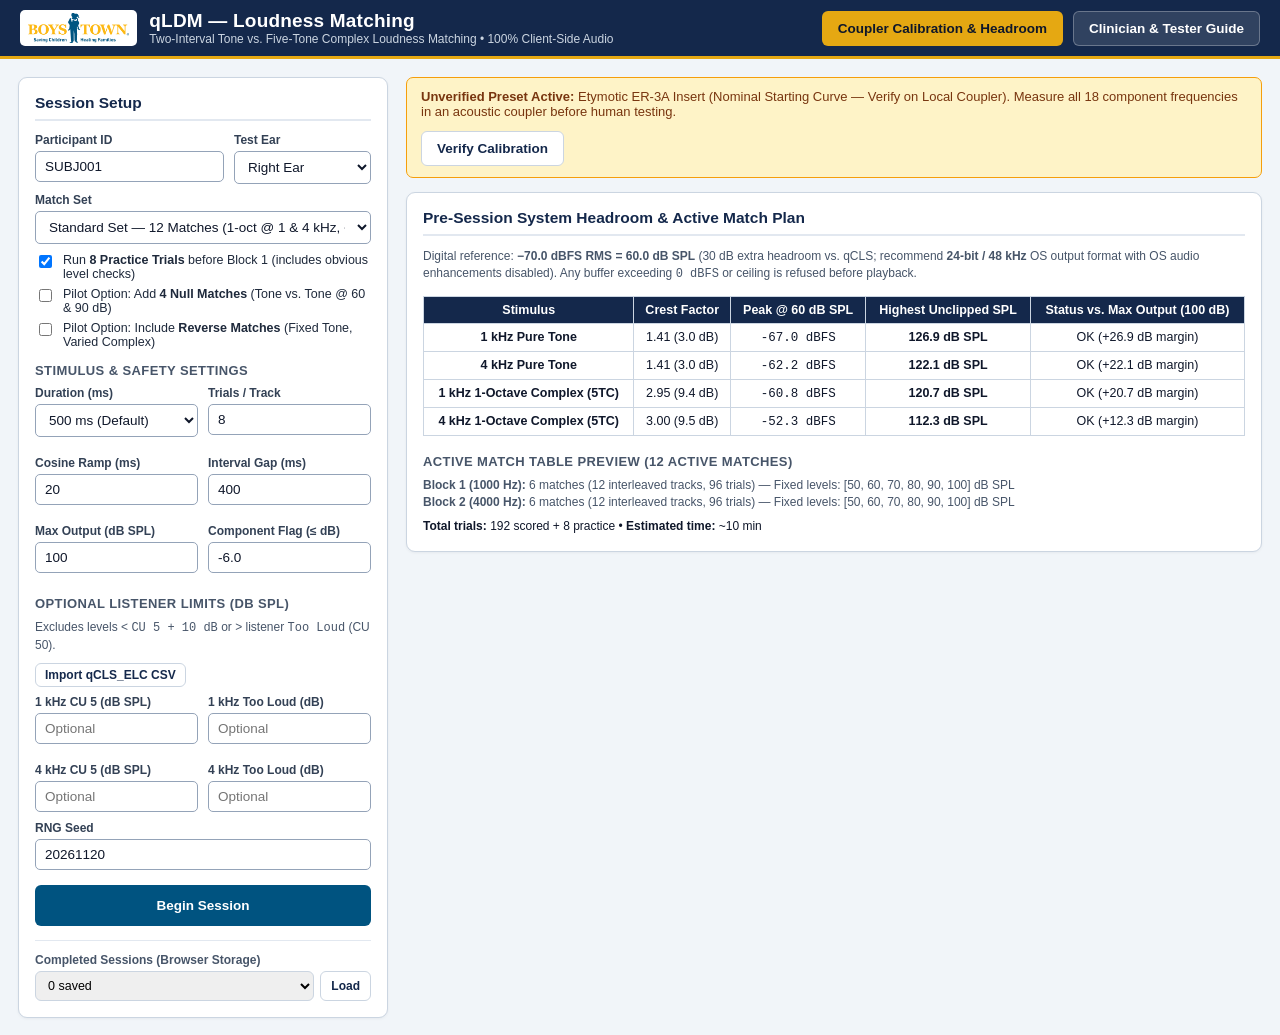
==== index.html @ 355ff72a "Initial release of qLDM two-interval loudness-matching web app" ====
<!DOCTYPE html>
<html lang="en">
<head>
  <meta charset="UTF-8">
  <meta name="viewport" content="width=device-width, initial-scale=1.0">
  <title>qLDM — Two-Interval Loudness Matching</title>
  <link rel="stylesheet" href="style.css">
</head>
<body>
  <header class="topbar">
    <div class="topbar-brand">
      <img src="assets/boys-town-logo.png" alt="Boys Town Logo">
      <div>
        <h1 class="topbar-title">qLDM — Loudness Matching</h1>
        <div class="topbar-sub">Two-Interval Tone vs. Five-Tone Complex Loudness Matching &bull; 100% Client-Side Audio</div>
      </div>
    </div>
    <div class="topbar-actions">
      <button type="button" id="open-cal-btn" class="btn btn-gold">Coupler Calibration &amp; Headroom</button>
      <a href="guide.html" target="_blank" rel="noopener" class="btn btn-ghost-light">Clinician &amp; Tester Guide</a>
    </div>
  </header>

  <main class="layout">
    <!-- LEFT SIDEBAR: OPERATOR SETUP -->
    <aside class="card" id="setup-panel">
      <h2>Session Setup</h2>

      <div class="field-grid">
        <div class="field">
          <label for="participant-id">Participant ID</label>
          <input type="text" id="participant-id" value="SUBJ001" autocomplete="off">
        </div>
        <div class="field">
          <label for="test-ear">Test Ear</label>
          <select id="test-ear">
            <option value="Left">Left Ear</option>
            <option value="Right" selected>Right Ear</option>
          </select>
        </div>
      </div>

      <div class="field">
        <label for="match-set">Match Set</label>
        <select id="match-set">
          <option value="standard" selected>Standard Set — 12 Matches (1-oct @ 1 &amp; 4 kHz, ~10 min)</option>
          <option value="extended">Extended Set — 24 Matches (1 &amp; 1/4-oct @ 1 &amp; 4 kHz, ~19 min)</option>
          <option value="short4">Short Anchor Set — 4 Matches (60 &amp; 90 dB @ 1 &amp; 4 kHz, ~3 min)</option>
        </select>
      </div>

      <label class="check-row">
        <input type="checkbox" id="include-practice" checked>
        <span>Run <strong>8 Practice Trials</strong> before Block 1 (includes obvious level checks)</span>
      </label>
      <label class="check-row">
        <input type="checkbox" id="include-null">
        <span>Pilot Option: Add <strong>4 Null Matches</strong> (Tone vs. Tone @ 60 &amp; 90 dB)</span>
      </label>
      <label class="check-row">
        <input type="checkbox" id="include-reverse">
        <span>Pilot Option: Include <strong>Reverse Matches</strong> (Fixed Tone, Varied Complex)</span>
      </label>

      <h3>Stimulus &amp; Safety Settings</h3>
      <div class="field-grid">
        <div class="field">
          <label for="stim-duration">Duration (ms)</label>
          <select id="stim-duration">
            <option value="500" selected>500 ms (Default)</option>
            <option value="1000">1000 ms (1.0 s)</option>
          </select>
        </div>
        <div class="field">
          <label for="trials-per-track">Trials / Track</label>
          <input type="number" id="trials-per-track" min="4" max="24" step="1" value="8">
        </div>
        <div class="field">
          <label for="ramp-ms">Cosine Ramp (ms)</label>
          <input type="number" id="ramp-ms" min="5" max="100" step="5" value="20">
        </div>
        <div class="field">
          <label for="gap-ms">Interval Gap (ms)</label>
          <input type="number" id="gap-ms" min="150" max="1000" step="50" value="400">
        </div>
        <div class="field">
          <label for="max-output">Max Output (dB SPL)</label>
          <input type="number" id="max-output" min="50" max="110" step="1" value="100">
        </div>
        <div class="field">
          <label for="comp-flag-db">Component Flag (&le; dB)</label>
          <input type="number" id="comp-flag-db" min="-15" max="-3" step="0.5" value="-6.0">
        </div>
      </div>

      <h3>Optional Listener Limits (dB SPL)</h3>
      <div class="muted-note" style="margin-bottom:8px; display:flex; justify-content:space-between; align-items:center; gap:8px; flex-wrap:wrap;">
        <span>Excludes levels &lt; <code>CU 5 + 10 dB</code> or &gt; listener <code>Too Loud</code> (CU 50).</span>
        <button type="button" id="import-qcls-btn" class="btn btn-outline" style="padding:4px 9px; font-size:12px;">Import qCLS_ELC CSV</button>
        <input type="file" id="qcls-elc-file" accept=".csv,text/csv" hidden>
      </div>
      <div id="qcls-import-status" class="muted-note" style="margin-bottom:6px; color:#0369a1; display:none;"></div>
      <div class="field-grid">
        <div class="field">
          <label for="cu5-1k">1 kHz CU 5 (dB SPL)</label>
          <input type="number" id="cu5-1k" placeholder="Optional" min="0" max="105" step="1">
        </div>
        <div class="field">
          <label for="ucl-1k">1 kHz Too Loud (dB)</label>
          <input type="number" id="ucl-1k" placeholder="Optional" min="50" max="115" step="1">
        </div>
        <div class="field">
          <label for="cu5-4k">4 kHz CU 5 (dB SPL)</label>
          <input type="number" id="cu5-4k" placeholder="Optional" min="0" max="105" step="1">
        </div>
        <div class="field">
          <label for="ucl-4k">4 kHz Too Loud (dB)</label>
          <input type="number" id="ucl-4k" placeholder="Optional" min="50" max="115" step="1">
        </div>
      </div>

      <div class="field">
        <label for="rng-seed">RNG Seed</label>
        <input type="number" id="rng-seed" value="20261120" step="1">
      </div>

      <button type="button" id="start-session-btn" class="btn btn-primary" style="width:100%; margin-top:6px; padding:12px;">
        Begin Session
      </button>

      <div style="margin-top:14px; padding-top:12px; border-top:1px solid #e2e8f0;">
        <label for="saved-sessions-sel" style="display:block; font-size:12px; font-weight:700; color:#475569; margin-bottom:4px;">Completed Sessions (Browser Storage)</label>
        <div style="display:flex; gap:6px;">
          <select id="saved-sessions-sel" style="flex:1; padding:6px 8px; border:1px solid #cbd5e1; border-radius:6px; font-size:12.5px;">
            <option value="">0 saved</option>
          </select>
          <button type="button" id="load-saved-btn" class="btn btn-outline" style="padding:6px 10px; font-size:12px;">Load</button>
        </div>
      </div>
    </aside>

    <!-- RIGHT WORKSPACE: RECOVERY BANNER, PRE-RUN HEADROOM, ACTIVE TRIALS, & RESULTS -->
    <section>
      <!-- Interrupted session recovery banner -->
      <div id="resume-banner" class="banner banner-info" style="display:none;">
        <div>
          <strong>Saved in-progress session found:</strong>
          <span id="resume-summary"></span>
        </div>
        <div style="display:flex; gap:8px;">
          <button type="button" id="resume-session-btn" class="btn btn-primary">Resume Session</button>
          <button type="button" id="discard-session-btn" class="btn btn-outline">Discard</button>
        </div>
      </div>

      <!-- Calibration status banner -->
      <div id="cal-status-banner" class="banner banner-warn">
        <div id="cal-status-text"></div>
        <button type="button" id="banner-cal-btn" class="btn btn-outline">Verify Calibration</button>
      </div>

      <!-- IDLE / PRE-SESSION HEADROOM PREVIEW CARD -->
      <div class="card" id="idle-card">
        <h2>Pre-Session System Headroom &amp; Active Match Plan</h2>
        <p class="muted-note">
          Digital reference: <strong>&minus;70.0 dBFS RMS = 60.0 dB SPL</strong> (30 dB extra headroom vs. qCLS; recommend <strong>24-bit / 48 kHz</strong> OS output format with OS audio enhancements disabled). Any buffer exceeding <code>0 dBFS</code> or ceiling is refused before playback.
        </p>
        <div id="headroom-preview-wrap"></div>
        <h3 style="margin-top:18px;">Active Match Table Preview (<span id="match-count-lbl">0</span> matches)</h3>
        <div id="match-plan-preview" class="muted-note"></div>
      </div>

      <!-- ACTIVE TRIAL CARD -->
      <div class="card trial-arena" id="trial-card" style="display:none;">
        <div class="trial-status-bar">
          <span id="phase-badge">Practice</span>
          <span id="progress-badge">Trial 1 / 8</span>
          <span id="ceiling-badge">Ceiling: 100 dB SPL</span>
          <span id="prac-check-badge" style="color:#0369a1;"></span>
        </div>

        <div>
          <div class="prompt-question">Which sound was louder?</div>
          <div class="prompt-sub" id="trial-sub-status">Listen to both sounds...</div>

          <div class="intervals-row">
            <button type="button" id="choice-1-btn" class="interval-choice-btn" disabled>
              <span>First Sound</span>
              <span class="key-hint">Press 1</span>
            </button>
            <button type="button" id="choice-2-btn" class="interval-choice-btn" disabled>
              <span>Second Sound</span>
              <span class="key-hint">Press 2</span>
            </button>
          </div>
        </div>

        <div class="trial-bottom-controls">
          <button type="button" id="pause-btn" class="btn btn-outline">Pause / Stop</button>
          <button type="button" id="too-loud-btn" class="btn btn-danger">Too Loud (&minus;5 dB Ceiling)</button>
        </div>
      </div>

      <!-- RESULTS & EXPORT CARD -->
      <div class="card" id="results-card" style="display:none; margin-top:16px;">
        <div style="display:flex; justify-content:space-between; align-items:center; flex-wrap:wrap; gap:10px; margin-bottom:10px;">
          <h2 style="margin:0; border:none; padding:0;">Loudness-Matching Results (&Delta; = Tone PSE &minus; Complex Level)</h2>
          <div style="display:flex; gap:8px; flex-wrap:wrap;">
            <button type="button" id="dl-pse-btn" class="btn btn-primary">Download Matches (LM_PSE CSV)</button>
            <button type="button" id="dl-tbt-btn" class="btn btn-primary">Download Trials (LM_TBT CSV)</button>
            <button type="button" id="dl-ses-btn" class="btn btn-outline">Download Session (LM_SES JSON)</button>
          </div>
        </div>

        <!-- Component-listening alert banner -->
        <div id="comp-flag-banner" class="banner banner-alert" style="display:none;">
          <div id="comp-flag-text"></div>
          <div id="comp-repeat-btns" style="display:flex; gap:8px; flex-wrap:wrap;"></div>
        </div>

        <div id="results-summary-meta" class="muted-note" style="margin-bottom:10px;"></div>
        <div style="overflow-x:auto;">
          <table class="data-table" id="results-table">
            <thead>
              <tr>
                <th>Block (Hz)</th>
                <th>Role</th>
                <th>Fixed Sound</th>
                <th>Varied Sound</th>
                <th>Fixed L (dB)</th>
                <th>Tone PSE (dB)</th>
                <th>&Delta; (dB)</th>
                <th>Fit SE (dB)*</th>
                <th>Block &sigma; (dB)</th>
                <th>Trials</th>
                <th>Upper / Lower End</th>
                <th>Flags / Reason</th>
              </tr>
            </thead>
            <tbody id="results-tbody"></tbody>
          </table>
        </div>
        <p class="muted-note" style="margin-top:8px;">
          *Note: With 16 trials/match, curvature-based SE underestimates true match SD by ~25%; downstream NEA model inversion uses the empirical test–retest SD from the pilot cohort.
        </p>
      </div>
    </section>
  </main>

  <!-- INSTRUCTION / BLOCK GATE MODAL -->
  <div class="modal-backdrop" id="instruction-modal">
    <div class="modal-box">
      <h2 id="instr-modal-title">Listener Instructions</h2>
      <div class="instruction-quote">
        &ldquo;You will hear two sounds. Choose the one that was louder. Judge the loudness of the whole sound, not of a part of it, and ignore differences in pitch or quality.&rdquo;
      </div>
      <p id="instr-modal-note" class="muted-note"></p>
      <div class="modal-actions">
        <button type="button" id="instr-cancel-btn" class="btn btn-outline">Cancel</button>
        <button type="button" id="instr-ok-btn" class="btn btn-primary">OK — Begin</button>
      </div>
    </div>
  </div>

  <!-- POST-PRACTICE TESTER CHECK MODAL -->
  <div class="modal-backdrop" id="practice-check-modal">
    <div class="modal-box">
      <h2>Practice Complete — Tester Comprehension Check</h2>
      <p id="practice-score-summary" style="font-weight:700; color:#0f172a;"></p>
      <div class="instruction-quote" style="font-size:15px;">
        Tester prompt: Ask the listener, <em>&ldquo;What did you compare between the two sounds?&rdquo;</em><br>
        Confirm they compared the <strong>overall loudness of the whole sound</strong> (and did not try to listen out a single component pitch).
      </div>
      <div class="modal-actions">
        <button type="button" id="repeat-practice-btn" class="btn btn-outline">Repeat Practice (8 Trials)</button>
        <button type="button" id="proceed-block1-btn" class="btn btn-primary">Confirmed — Proceed to Block 1</button>
      </div>
    </div>
  </div>

  <!-- PAUSE / STOP MODAL -->
  <div class="modal-backdrop" id="pause-modal">
    <div class="modal-box">
      <h2>Session Paused</h2>
      <p class="muted-note">
        Progress is saved automatically after every trial. You can resume where you left off, restart from Trial 1 keeping all current settings, or return to Setup.
      </p>
      <div class="modal-actions">
        <button type="button" id="pause-return-btn" class="btn btn-outline">Return to Setup</button>
        <button type="button" id="pause-restart-btn" class="btn btn-gold">Restart Session (Keep Settings)</button>
        <button type="button" id="pause-resume-btn" class="btn btn-primary">Resume Testing</button>
      </div>
    </div>
  </div>

  <!-- PER-COMPONENT COUPLER CALIBRATION MODAL -->
  <div class="modal-backdrop" id="cal-modal">
    <div class="modal-box wide">
      <h2>Per-Frequency Coupler Calibration &amp; Unclipped Headroom</h2>
      <p class="muted-note">
        Measure each component frequency in an acoustic coupler at fixed system output volume (24-bit, 48 kHz, OS enhancements off). Enter the sound-level meter reading (<code>dB SPL</code>) while playing the continuous calibration tone: the app sets <code>Offset = Measured SPL &minus; Nominal Tone Level</code> so all five components of every complex have equal acoustic SPL.
      </p>

      <div class="field-grid" style="grid-template-columns: 2fr 1fr 1fr; margin-top:10px;">
        <div class="field">
          <label for="cal-preset-sel">Load Preset</label>
          <select id="cal-preset-sel">
            <option value="er3a_nominal">ER-3A Insert (Nominal Starting Curve)</option>
            <option value="flat_ref">Flat 0-dB Reference</option>
          </select>
        </div>
        <div class="field">
          <label for="cal-transducer-name">Transducer Label</label>
          <input type="text" id="cal-transducer-name" value="Etymotic ER-3A">
        </div>
        <div class="field">
          <label for="cal-date-input">Calibration Date</label>
          <input type="date" id="cal-date-input">
        </div>
      </div>

      <div style="background:#f8fafc; border:1px solid #cbd5e1; border-radius:7px; padding:12px; margin:10px 0;">
        <div style="display:flex; align-items:flex-end; gap:10px; flex-wrap:wrap;">
          <div class="field" style="margin:0; min-width:170px;">
            <label for="cal-tone-freq">Continuous Tone Freq (Hz)</label>
            <select id="cal-tone-freq"></select>
          </div>
          <div class="field" style="margin:0; width:150px;">
            <label for="cal-tone-spl">Nominal Tone Level (dB)</label>
            <input type="number" id="cal-tone-spl" value="80" min="50" max="95" step="1">
          </div>
          <div class="field" style="margin:0; width:130px;">
            <label for="cal-tone-ear">Output Channel</label>
            <select id="cal-tone-ear">
              <option value="Left">Left</option>
              <option value="Right" selected>Right</option>
            </select>
          </div>
          <button type="button" id="cal-play-btn" class="btn btn-primary">Play Continuous Tone</button>
          <div class="field" style="margin:0; width:165px;">
            <label for="cal-measured-spl">Meter Reading (dB SPL)</label>
            <input type="number" id="cal-measured-spl" placeholder="e.g. 79.5" step="0.1">
          </div>
          <button type="button" id="cal-apply-meas-btn" class="btn btn-gold">Apply to Freq</button>
        </div>
        <div id="cal-tone-readout" class="muted-note" style="margin-top:8px;">Tone stopped.</div>
      </div>

      <div style="max-height:250px; overflow-y:auto; border:1px solid #e2e8f0; border-radius:6px;">
        <table class="data-table" style="margin:0;">
          <thead>
            <tr>
              <th>Component Freq (Hz)</th>
              <th>Used In</th>
              <th>Sensitivity Offset (dB re Nominal)</th>
              <th>Digital Boost Applied (dB)</th>
            </tr>
          </thead>
          <tbody id="cal-table-tbody"></tbody>
        </table>
      </div>

      <div class="modal-actions">
        <button type="button" id="cal-close-btn" class="btn btn-outline">Close</button>
        <button type="button" id="cal-save-btn" class="btn btn-primary">Save Coupler Calibration</button>
      </div>
    </div>
  </div>

  <script src="qldm_core.js"></script>
  <script src="app.js"></script>
</body>
</html>
---- style.css ----
:root {
  --navy: #14284b;
  --navy-dark: #0b1930;
  --bt-blue: #005380;
  --gold: #e5a812;
  --bg: #f1f5f9;
  --card: #ffffff;
  --border: #cbd5e1;
  --text: #0f172a;
  --muted: #475569;
  --green: #15803d;
  --amber: #b45309;
  --red: #b91c1c;
}

* { box-sizing: border-box; }

html, body {
  margin: 0;
  padding: 0;
  font-family: -apple-system, BlinkMacSystemFont, "Segoe UI", Roboto, Arial, sans-serif;
  background: var(--bg);
  color: var(--text);
  min-height: 100vh;
}

.topbar {
  background: var(--navy);
  color: #ffffff;
  border-bottom: 3px solid var(--gold);
  padding: 10px 20px;
  display: flex;
  align-items: center;
  justify-content: space-between;
  gap: 16px;
  flex-wrap: wrap;
}

.topbar-brand {
  display: flex;
  align-items: center;
  gap: 12px;
}

.topbar-brand img {
  height: 36px;
  background: #ffffff;
  padding: 3px 8px;
  border-radius: 5px;
}

.topbar-title {
  margin: 0;
  font-size: 19px;
  font-weight: 800;
  letter-spacing: 0.2px;
}

.topbar-sub {
  font-size: 12px;
  color: #cbd5e1;
}

.topbar-actions {
  display: flex;
  align-items: center;
  gap: 10px;
}

.btn {
  padding: 9px 15px;
  border-radius: 6px;
  border: 1px solid transparent;
  font-size: 13.5px;
  font-weight: 700;
  cursor: pointer;
  transition: background 0.15s, opacity 0.15s;
}

.btn:disabled {
  opacity: 0.48;
  cursor: not-allowed;
}

.btn-primary { background: var(--bt-blue); color: #ffffff; }
.btn-primary:hover:not(:disabled) { background: #003e61; }

.btn-gold { background: var(--gold); color: #0f172a; }
.btn-gold:hover:not(:disabled) { background: #cf960c; }

.btn-outline {
  background: #ffffff;
  color: var(--navy);
  border-color: var(--border);
}
.btn-outline:hover:not(:disabled) { background: #f8fafc; }

.btn-ghost-light {
  background: rgba(255, 255, 255, 0.12);
  color: #ffffff;
  border-color: rgba(255, 255, 255, 0.28);
  text-decoration: none;
  display: inline-block;
}
.btn-ghost-light:hover { background: rgba(255, 255, 255, 0.22); }

.btn-danger { background: var(--red); color: #ffffff; }
.btn-danger:hover:not(:disabled) { background: #991b1b; }

.layout {
  max-width: 1360px;
  margin: 0 auto;
  padding: 18px;
  display: grid;
  grid-template-columns: 370px 1fr;
  gap: 18px;
  align-items: start;
}

@media (max-width: 980px) {
  .layout { grid-template-columns: 1fr; }
}

.card {
  background: var(--card);
  border: 1px solid var(--border);
  border-radius: 9px;
  padding: 16px;
  box-shadow: 0 1px 3px rgba(15, 23, 42, 0.05);
}

.card h2 {
  margin: 0 0 12px;
  font-size: 15.5px;
  color: var(--navy);
  border-bottom: 2px solid #e2e8f0;
  padding-bottom: 7px;
}

.card h3 {
  margin: 14px 0 8px;
  font-size: 13px;
  text-transform: uppercase;
  letter-spacing: 0.4px;
  color: var(--muted);
}

.field-grid {
  display: grid;
  grid-template-columns: 1fr 1fr;
  gap: 10px;
}

.field {
  display: flex;
  flex-direction: column;
  gap: 4px;
  margin-bottom: 9px;
}

.field label {
  font-size: 12px;
  font-weight: 700;
  color: #334155;
}

.field input, .field select {
  padding: 7px 9px;
  border: 1px solid #94a3b8;
  border-radius: 5px;
  font-size: 13.5px;
  background: #ffffff;
  color: var(--text);
}

.check-row {
  display: flex;
  align-items: flex-start;
  gap: 8px;
  font-size: 12.5px;
  margin: 6px 0;
  color: #1e293b;
}

.check-row input { margin-top: 2px; }

.banner {
  padding: 11px 14px;
  border-radius: 7px;
  margin-bottom: 14px;
  font-size: 13px;
  display: flex;
  align-items: center;
  justify-content: space-between;
  gap: 12px;
  flex-wrap: wrap;
}

.banner-warn {
  background: #fef3c7;
  border: 1px solid #f59e0b;
  color: #78350f;
}

.banner-info {
  background: #eff6ff;
  border: 1px solid #60a5fa;
  color: #1e3a8a;
}

.banner-alert {
  background: #fef2f2;
  border: 1px solid #f87171;
  color: #7f1d1d;
}

/* Active Two-Interval Trial Arena */
.trial-arena {
  min-height: 460px;
  display: flex;
  flex-direction: column;
  justify-content: space-between;
  gap: 18px;
}

.trial-status-bar {
  display: flex;
  justify-content: space-between;
  align-items: center;
  background: #f8fafc;
  border: 1px solid var(--border);
  padding: 10px 14px;
  border-radius: 7px;
  font-size: 13px;
  font-weight: 600;
  color: var(--muted);
  flex-wrap: wrap;
  gap: 8px;
}

.prompt-question {
  text-align: center;
  font-size: 22px;
  font-weight: 800;
  color: var(--navy);
  margin: 6px 0 0;
}

.prompt-sub {
  text-align: center;
  font-size: 13.5px;
  color: var(--muted);
  margin: 2px 0 8px;
}

.intervals-row {
  display: grid;
  grid-template-columns: 1fr 1fr;
  gap: 20px;
  max-width: 720px;
  width: 100%;
  margin: 0 auto;
}

.interval-choice-btn {
  padding: 28px 18px;
  border-radius: 12px;
  border: 3px solid #94a3b8;
  background: #ffffff;
  color: var(--navy);
  font-size: 21px;
  font-weight: 800;
  cursor: pointer;
  display: flex;
  flex-direction: column;
  align-items: center;
  gap: 8px;
  transition: transform 0.08s, border-color 0.12s, background 0.12s, box-shadow 0.12s;
}

.interval-choice-btn .key-hint {
  font-size: 12.5px;
  font-weight: 600;
  color: var(--muted);
  background: #f1f5f9;
  padding: 3px 9px;
  border-radius: 999px;
}

.interval-choice-btn.playing {
  border-color: var(--bt-blue);
  background: #e0f2fe;
  box-shadow: 0 0 0 4px rgba(0, 83, 128, 0.18);
}

.interval-choice-btn:hover:not(:disabled) {
  border-color: var(--bt-blue);
  background: #f0f9ff;
}

.interval-choice-btn:disabled {
  cursor: default;
  opacity: 0.78;
}

.trial-bottom-controls {
  display: flex;
  justify-content: space-between;
  align-items: center;
  padding-top: 12px;
  border-top: 1px solid #e2e8f0;
  flex-wrap: wrap;
  gap: 12px;
}

/* Tables */
.data-table {
  width: 100%;
  border-collapse: collapse;
  font-size: 12.5px;
  margin-top: 8px;
}

.data-table th, .data-table td {
  border: 1px solid var(--border);
  padding: 6px 8px;
  text-align: center;
}

.data-table th {
  background: var(--navy);
  color: #ffffff;
  font-weight: 700;
}

.data-table td.left, .data-table th.left { text-align: left; }

.flag-pill {
  display: inline-block;
  padding: 2px 6px;
  border-radius: 4px;
  font-size: 11px;
  font-weight: 700;
  background: #fef3c7;
  color: #92400e;
  margin: 1px;
}

.flag-pill.alert {
  background: #fee2e2;
  color: #991b1b;
}

/* Modals */
.modal-backdrop {
  position: fixed;
  inset: 0;
  background: rgba(15, 23, 42, 0.62);
  display: none;
  align-items: center;
  justify-content: center;
  padding: 18px;
  z-index: 100;
}

.modal-backdrop.open { display: flex; }

.modal-box {
  background: #ffffff;
  border-radius: 11px;
  max-width: 680px;
  width: 100%;
  max-height: 90vh;
  overflow-y: auto;
  padding: 22px 24px;
  box-shadow: 0 20px 35px rgba(0, 0, 0, 0.25);
}

.modal-box.wide { max-width: 880px; }

.modal-box h2 {
  margin: 0 0 12px;
  color: var(--navy);
  font-size: 19px;
}

.instruction-quote {
  background: #f0f9ff;
  border-left: 4px solid var(--bt-blue);
  padding: 14px 16px;
  font-size: 16.5px;
  line-height: 1.5;
  font-weight: 600;
  color: #0f172a;
  border-radius: 0 6px 6px 0;
  margin: 14px 0;
}

.modal-actions {
  display: flex;
  justify-content: flex-end;
  gap: 10px;
  margin-top: 18px;
  flex-wrap: wrap;
}

.muted-note {
  font-size: 12px;
  color: var(--muted);
  line-height: 1.45;
}
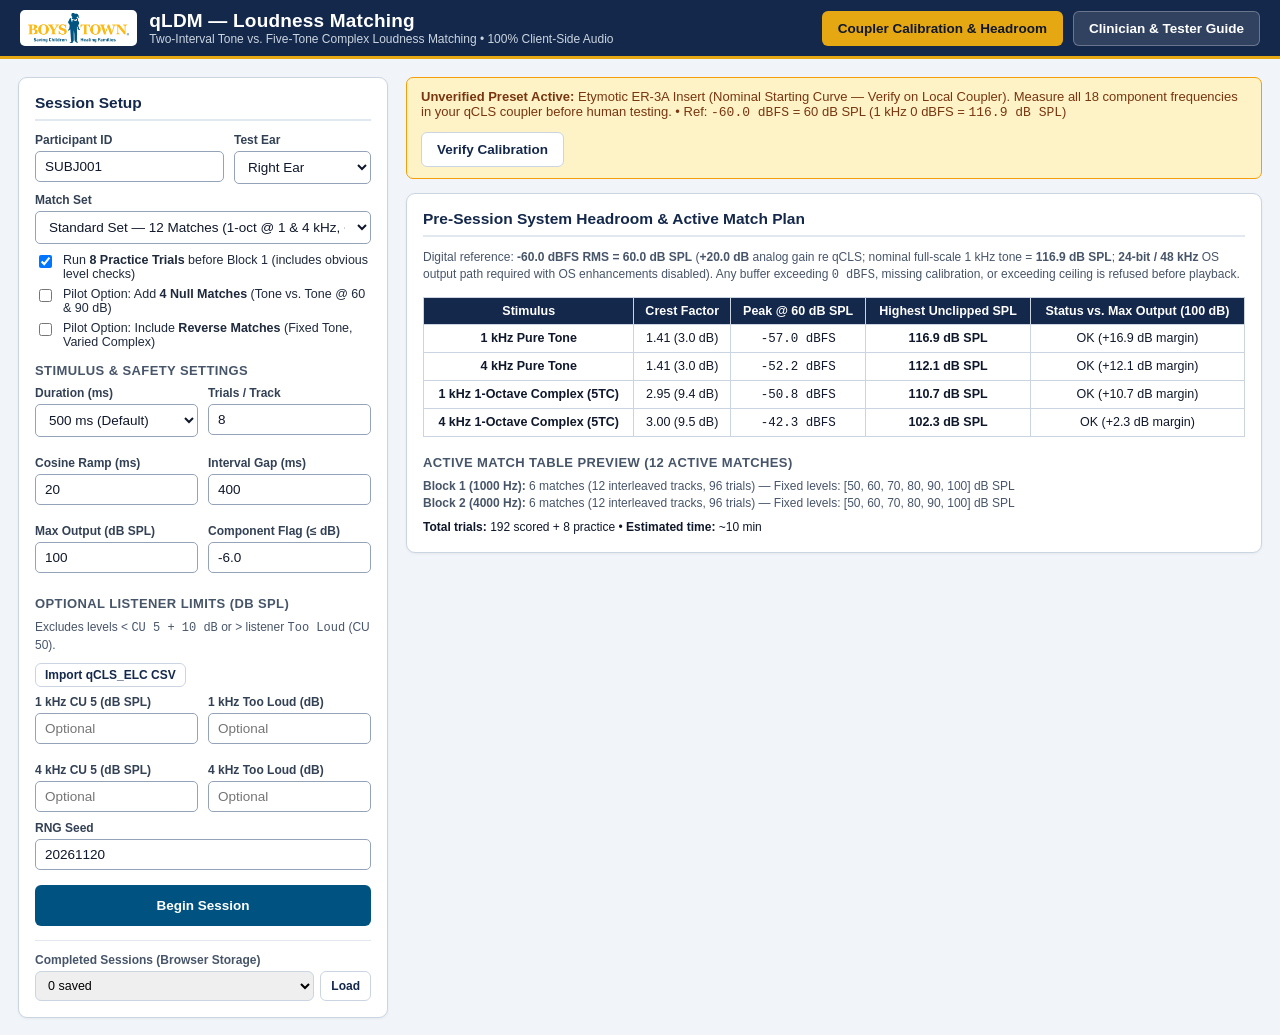
==== commit 3e8a08d1: "Release v1.1.0: configurable -60 dBFS reference, AT_CEILING bound counts, 1-oct component flag, and " ====
--- a/index.html
+++ b/index.html
@@ -162,8 +162,8 @@
       <!-- IDLE / PRE-SESSION HEADROOM PREVIEW CARD -->
       <div class="card" id="idle-card">
         <h2>Pre-Session System Headroom &amp; Active Match Plan</h2>
-        <p class="muted-note">
-          Digital reference: <strong>&minus;70.0 dBFS RMS = 60.0 dB SPL</strong> (30 dB extra headroom vs. qCLS; recommend <strong>24-bit / 48 kHz</strong> OS output format with OS audio enhancements disabled). Any buffer exceeding <code>0 dBFS</code> or ceiling is refused before playback.
+        <p class="muted-note" id="idle-ref-summary">
+          Digital reference: <strong>&minus;60.0 dBFS RMS = 60.0 dB SPL</strong> (+20.0 dB analog gain re qCLS; full-scale 1 kHz tone = <strong>116.9 dB SPL</strong>; <strong>24-bit / 48 kHz</strong> OS output path required with OS audio enhancements disabled). Any buffer exceeding <code>0 dBFS</code>, missing calibration, or exceeding ceiling is refused before playback.
         </p>
         <div id="headroom-preview-wrap"></div>
         <h3 style="margin-top:18px;">Active Match Table Preview (<span id="match-count-lbl">0</span> matches)</h3>
@@ -233,6 +233,7 @@
                 <th>Fit SE (dB)*</th>
                 <th>Block &sigma; (dB)</th>
                 <th>Trials</th>
+                <th>At Ceiling (F&gt;V / N)</th>
                 <th>Upper / Lower End</th>
                 <th>Flags / Reason</th>
               </tr>
@@ -246,6 +247,25 @@
       </div>
     </section>
   </main>
+
+  <!-- OPERATOR ANALOG GAIN CONFIRMATION MODAL -->
+  <div class="modal-backdrop" id="gain-confirm-modal">
+    <div class="modal-box">
+      <h2>Operator Hardware &amp; Analog Gain Check</h2>
+      <div id="gain-confirm-details" class="instruction-quote" style="font-size:15px;"></div>
+      <p class="muted-note" style="margin-bottom:12px;">
+        Because qLDM uses a lower digital reference than qCLS to accommodate the 10-dB crest factor and insert-phone roll-off of 100 dB SPL five-tone complexes, verify that your hardware attenuator / output gain is set to the <strong>qLDM setting</strong> (and remember to restore the qCLS setting before running qCLS).
+      </p>
+      <label class="check-row" style="background:#f8fafc; border:1px solid #cbd5e1; border-radius:7px; padding:10px 12px;">
+        <input type="checkbox" id="gain-confirm-chk">
+        <span><strong>I confirm the analog hardware gain / attenuator is set to the qLDM calibration setting.</strong></span>
+      </label>
+      <div class="modal-actions">
+        <button type="button" id="gain-confirm-cancel-btn" class="btn btn-outline">Cancel</button>
+        <button type="button" id="gain-confirm-ok-btn" class="btn btn-primary" disabled>Confirm Gain &amp; Continue</button>
+      </div>
+    </div>
+  </div>
 
   <!-- INSTRUCTION / BLOCK GATE MODAL -->
   <div class="modal-backdrop" id="instruction-modal">
@@ -298,10 +318,10 @@
     <div class="modal-box wide">
       <h2>Per-Frequency Coupler Calibration &amp; Unclipped Headroom</h2>
       <p class="muted-note">
-        Measure each component frequency in an acoustic coupler at fixed system output volume (24-bit, 48 kHz, OS enhancements off). Enter the sound-level meter reading (<code>dB SPL</code>) while playing the continuous calibration tone: the app sets <code>Offset = Measured SPL &minus; Nominal Tone Level</code> so all five components of every complex have equal acoustic SPL.
+        Measure each of the 18 component frequencies in the <strong>same acoustic coupler and reference convention used for qCLS</strong> (24-bit, 48 kHz, OS enhancements off) so levels at 1 and 4 kHz match across both apps. Enter the sound-level meter reading (<code>dB SPL</code>) while playing the continuous tone to update <code>Sensitivity Offset</code>.
       </p>
 
-      <div class="field-grid" style="grid-template-columns: 2fr 1fr 1fr; margin-top:10px;">
+      <div class="field-grid" style="grid-template-columns: 1.6fr 1.1fr 1.1fr 1fr; margin-top:10px;">
         <div class="field">
           <label for="cal-preset-sel">Load Preset</label>
           <select id="cal-preset-sel">
@@ -310,6 +330,10 @@
           </select>
         </div>
         <div class="field">
+          <label for="cal-ref-dbfs">Digital Ref @ 60 dB SPL (dBFS)</label>
+          <input type="number" id="cal-ref-dbfs" value="-60.0" min="-70" max="-50" step="0.5">
+        </div>
+        <div class="field">
           <label for="cal-transducer-name">Transducer Label</label>
           <input type="text" id="cal-transducer-name" value="Etymotic ER-3A">
         </div>
@@ -318,6 +342,8 @@
           <input type="date" id="cal-date-input">
         </div>
       </div>
+
+      <div id="cal-fullscale-readout" class="banner banner-info" style="margin:6px 0 10px; padding:9px 12px; font-size:13px;"></div>
 
       <div style="background:#f8fafc; border:1px solid #cbd5e1; border-radius:7px; padding:12px; margin:10px 0;">
         <div style="display:flex; align-items:flex-end; gap:10px; flex-wrap:wrap;">
@@ -325,11 +351,15 @@
             <label for="cal-tone-freq">Continuous Tone Freq (Hz)</label>
             <select id="cal-tone-freq"></select>
           </div>
-          <div class="field" style="margin:0; width:150px;">
-            <label for="cal-tone-spl">Nominal Tone Level (dB)</label>
-            <input type="number" id="cal-tone-spl" value="80" min="50" max="95" step="1">
-          </div>
-          <div class="field" style="margin:0; width:130px;">
+          <div class="field" style="margin:0; width:145px;">
+            <label for="cal-tone-spl">Nominal Level (dB SPL)</label>
+            <input type="number" id="cal-tone-spl" value="80" min="30" max="100" step="1">
+          </div>
+          <div style="display:flex; gap:5px;">
+            <button type="button" id="cal-lvl-30-btn" class="btn btn-outline" style="padding:7px 9px; font-size:12px;" title="Check 24-bit resolution at lowest tone level (30 dB SPL)">30 dB Check</button>
+            <button type="button" id="cal-lvl-80-btn" class="btn btn-outline" style="padding:7px 9px; font-size:12px;" title="Set nominal coupler calibration level (80 dB SPL)">80 dB Ref</button>
+          </div>
+          <div class="field" style="margin:0; width:120px;">
             <label for="cal-tone-ear">Output Channel</label>
             <select id="cal-tone-ear">
               <option value="Left">Left</option>
@@ -337,7 +367,7 @@
             </select>
           </div>
           <button type="button" id="cal-play-btn" class="btn btn-primary">Play Continuous Tone</button>
-          <div class="field" style="margin:0; width:165px;">
+          <div class="field" style="margin:0; width:155px;">
             <label for="cal-measured-spl">Meter Reading (dB SPL)</label>
             <input type="number" id="cal-measured-spl" placeholder="e.g. 79.5" step="0.1">
           </div>
@@ -346,7 +376,7 @@
         <div id="cal-tone-readout" class="muted-note" style="margin-top:8px;">Tone stopped.</div>
       </div>
 
-      <div style="max-height:250px; overflow-y:auto; border:1px solid #e2e8f0; border-radius:6px;">
+      <div style="max-height:240px; overflow-y:auto; border:1px solid #e2e8f0; border-radius:6px;">
         <table class="data-table" style="margin:0;">
           <thead>
             <tr>
@@ -359,6 +389,7 @@
           <tbody id="cal-table-tbody"></tbody>
         </table>
       </div>
+      <div id="cal-save-err" class="muted-note" style="color:#b91c1c; font-weight:700; margin-top:6px; display:none;"></div>
 
       <div class="modal-actions">
         <button type="button" id="cal-close-btn" class="btn btn-outline">Close</button>
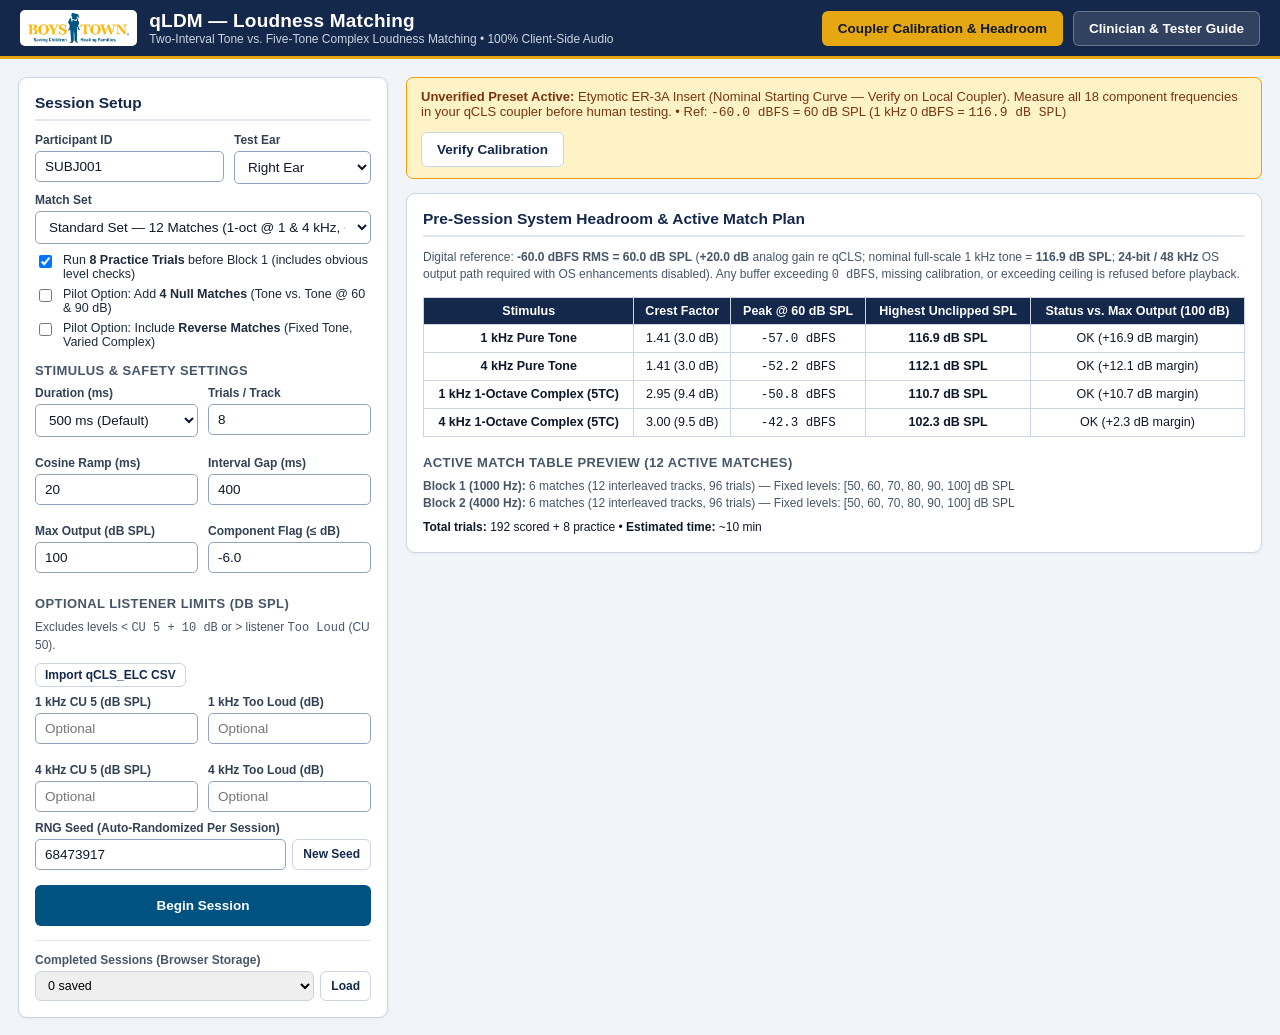
==== commit 0006e0b0: "Release v1.1.2: calibration JSON import/export, per-ear offsets, auto RNG seeds, HHMM exports, and D" ====
--- a/index.html
+++ b/index.html
@@ -120,8 +120,11 @@
       </div>
 
       <div class="field">
-        <label for="rng-seed">RNG Seed</label>
-        <input type="number" id="rng-seed" value="20261120" step="1">
+        <label for="rng-seed">RNG Seed (Auto-Randomized Per Session)</label>
+        <div style="display:flex; gap:6px;">
+          <input type="number" id="rng-seed" value="20261120" step="1" style="flex:1;">
+          <button type="button" id="new-seed-btn" class="btn btn-outline" style="padding:6px 10px; font-size:12px;" title="Generate a fresh random RNG seed">New Seed</button>
+        </div>
       </div>
 
       <button type="button" id="start-session-btn" class="btn btn-primary" style="width:100%; margin-top:6px; padding:12px;">
@@ -206,9 +209,10 @@
         <div style="display:flex; justify-content:space-between; align-items:center; flex-wrap:wrap; gap:10px; margin-bottom:10px;">
           <h2 style="margin:0; border:none; padding:0;">Loudness-Matching Results (&Delta; = Tone PSE &minus; Complex Level)</h2>
           <div style="display:flex; gap:8px; flex-wrap:wrap;">
-            <button type="button" id="dl-pse-btn" class="btn btn-primary">Download Matches (LM_PSE CSV)</button>
-            <button type="button" id="dl-tbt-btn" class="btn btn-primary">Download Trials (LM_TBT CSV)</button>
-            <button type="button" id="dl-ses-btn" class="btn btn-outline">Download Session (LM_SES JSON)</button>
+            <button type="button" id="dl-all-btn" class="btn btn-gold">Download All 3 Files</button>
+            <button type="button" id="dl-pse-btn" class="btn btn-primary">Matches (LM_PSE CSV)</button>
+            <button type="button" id="dl-tbt-btn" class="btn btn-primary">Trials (LM_TBT CSV)</button>
+            <button type="button" id="dl-ses-btn" class="btn btn-outline">Session (LM_SES JSON)</button>
           </div>
         </div>
 
@@ -219,6 +223,7 @@
         </div>
 
         <div id="results-summary-meta" class="muted-note" style="margin-bottom:10px;"></div>
+        <div id="results-plot-wrap" style="margin-bottom:14px;"></div>
         <div style="overflow-x:auto;">
           <table class="data-table" id="results-table">
             <thead>
@@ -343,7 +348,22 @@
         </div>
       </div>
 
-      <div id="cal-fullscale-readout" class="banner banner-info" style="margin:6px 0 10px; padding:9px 12px; font-size:13px;"></div>
+      <div id="cal-fullscale-readout" class="banner banner-info" style="margin:6px 0 8px; padding:9px 12px; font-size:13px;"></div>
+
+      <div style="display:flex; justify-content:space-between; align-items:center; gap:10px; flex-wrap:wrap; margin:4px 0 8px;">
+        <div style="display:flex; align-items:center; gap:10px; flex-wrap:wrap;">
+          <label class="check-row" style="margin:0;">
+            <input type="checkbox" id="cal-per-ear-chk">
+            <span><strong>Separate Left / Right receiver tables</strong> (switches with Output Channel)</span>
+          </label>
+          <button type="button" id="cal-copy-ear-btn" class="btn btn-outline" style="padding:4px 9px; font-size:12px; display:none;">Copy Other Ear &rarr; Active</button>
+        </div>
+        <div style="display:flex; gap:6px; flex-wrap:wrap;">
+          <button type="button" id="cal-export-json-btn" class="btn btn-outline" style="padding:5px 10px; font-size:12px;">Export Cal JSON</button>
+          <button type="button" id="cal-import-json-btn" class="btn btn-outline" style="padding:5px 10px; font-size:12px;">Import Cal JSON</button>
+          <input type="file" id="cal-import-file" accept=".json,application/json" hidden>
+        </div>
+      </div>
 
       <div style="background:#f8fafc; border:1px solid #cbd5e1; border-radius:7px; padding:12px; margin:10px 0;">
         <div style="display:flex; align-items:flex-end; gap:10px; flex-wrap:wrap;">
@@ -382,7 +402,7 @@
             <tr>
               <th>Component Freq (Hz)</th>
               <th>Used In</th>
-              <th>Sensitivity Offset (dB re Nominal)</th>
+              <th id="cal-ear-col-lbl">Sensitivity Offset (dB re Nominal)</th>
               <th>Digital Boost Applied (dB)</th>
             </tr>
           </thead>
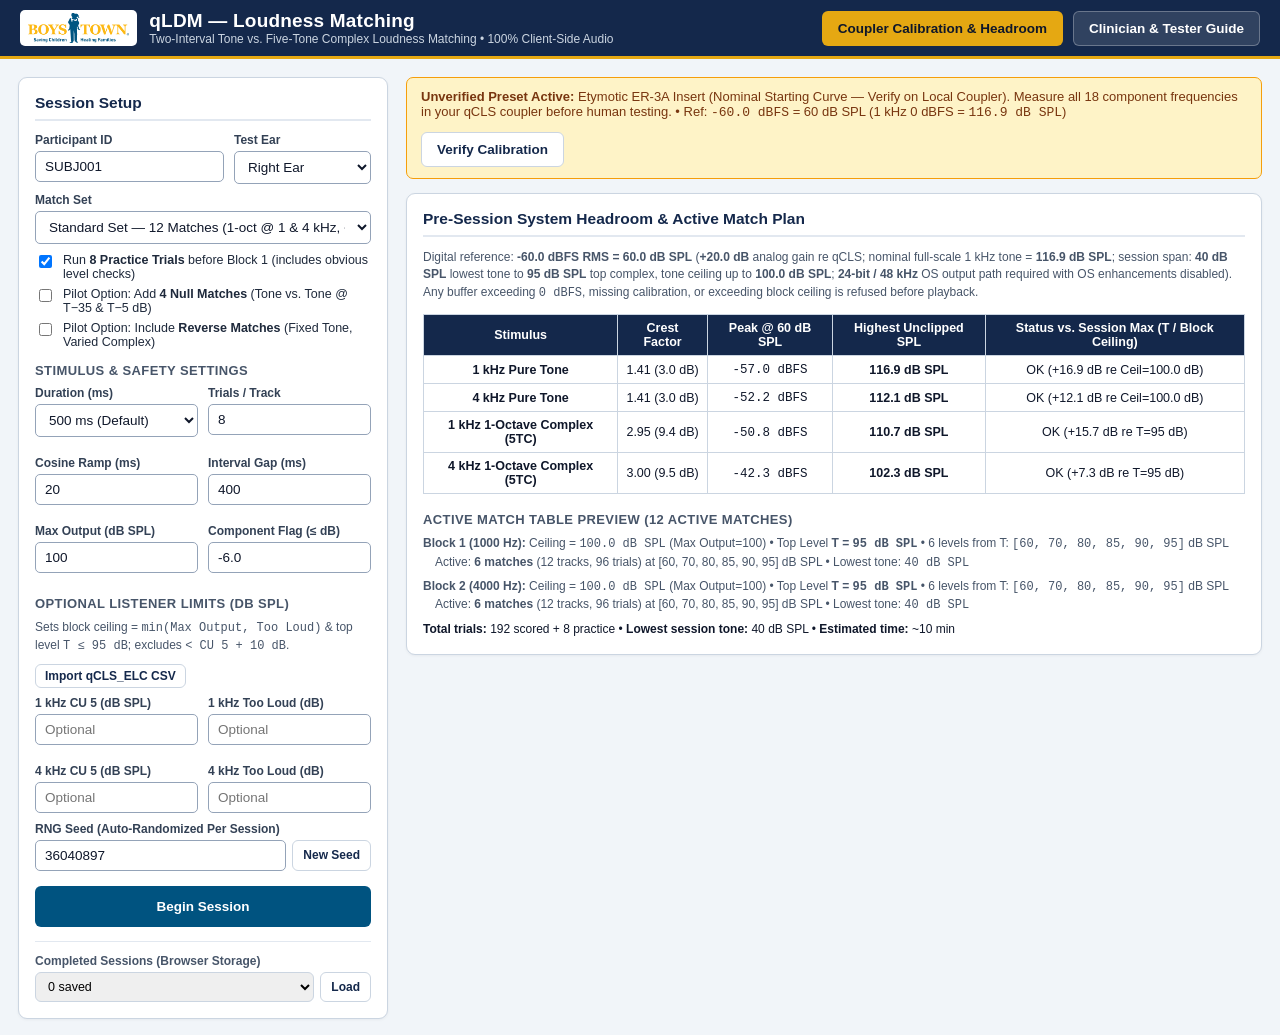
==== commit 87266b54: "Release v1.2.0: per-listener top level T, per-block ceilings, unstarted T recomputation, and top-lev" ====
--- a/index.html
+++ b/index.html
@@ -45,7 +45,7 @@
         <select id="match-set">
           <option value="standard" selected>Standard Set — 12 Matches (1-oct @ 1 &amp; 4 kHz, ~10 min)</option>
           <option value="extended">Extended Set — 24 Matches (1 &amp; 1/4-oct @ 1 &amp; 4 kHz, ~19 min)</option>
-          <option value="short4">Short Anchor Set — 4 Matches (60 &amp; 90 dB @ 1 &amp; 4 kHz, ~3 min)</option>
+          <option value="short4">Short Anchor Set — 4 Matches (T&minus;35 &amp; T&minus;5 dB @ 1 &amp; 4 kHz, ~3 min)</option>
         </select>
       </div>
 
@@ -55,7 +55,7 @@
       </label>
       <label class="check-row">
         <input type="checkbox" id="include-null">
-        <span>Pilot Option: Add <strong>4 Null Matches</strong> (Tone vs. Tone @ 60 &amp; 90 dB)</span>
+        <span>Pilot Option: Add <strong>4 Null Matches</strong> (Tone vs. Tone @ T&minus;35 &amp; T&minus;5 dB)</span>
       </label>
       <label class="check-row">
         <input type="checkbox" id="include-reverse">
@@ -95,7 +95,7 @@
 
       <h3>Optional Listener Limits (dB SPL)</h3>
       <div class="muted-note" style="margin-bottom:8px; display:flex; justify-content:space-between; align-items:center; gap:8px; flex-wrap:wrap;">
-        <span>Excludes levels &lt; <code>CU 5 + 10 dB</code> or &gt; listener <code>Too Loud</code> (CU 50).</span>
+        <span>Sets block ceiling = <code>min(Max Output, Too Loud)</code> &amp; top level <code>T &le; 95 dB</code>; excludes <code>&lt; CU 5 + 10 dB</code>.</span>
         <button type="button" id="import-qcls-btn" class="btn btn-outline" style="padding:4px 9px; font-size:12px;">Import qCLS_ELC CSV</button>
         <input type="file" id="qcls-elc-file" accept=".csv,text/csv" hidden>
       </div>
@@ -373,10 +373,10 @@
           </div>
           <div class="field" style="margin:0; width:145px;">
             <label for="cal-tone-spl">Nominal Level (dB SPL)</label>
-            <input type="number" id="cal-tone-spl" value="80" min="30" max="100" step="1">
+            <input type="number" id="cal-tone-spl" value="80" min="10" max="100" step="1">
           </div>
           <div style="display:flex; gap:5px;">
-            <button type="button" id="cal-lvl-30-btn" class="btn btn-outline" style="padding:7px 9px; font-size:12px;" title="Check 24-bit resolution at lowest tone level (30 dB SPL)">30 dB Check</button>
+            <button type="button" id="cal-lvl-30-btn" class="btn btn-outline" style="padding:7px 9px; font-size:12px;" title="Check 24-bit resolution at the lowest tone level of the active session">40 dB Check</button>
             <button type="button" id="cal-lvl-80-btn" class="btn btn-outline" style="padding:7px 9px; font-size:12px;" title="Set nominal coupler calibration level (80 dB SPL)">80 dB Ref</button>
           </div>
           <div class="field" style="margin:0; width:120px;">
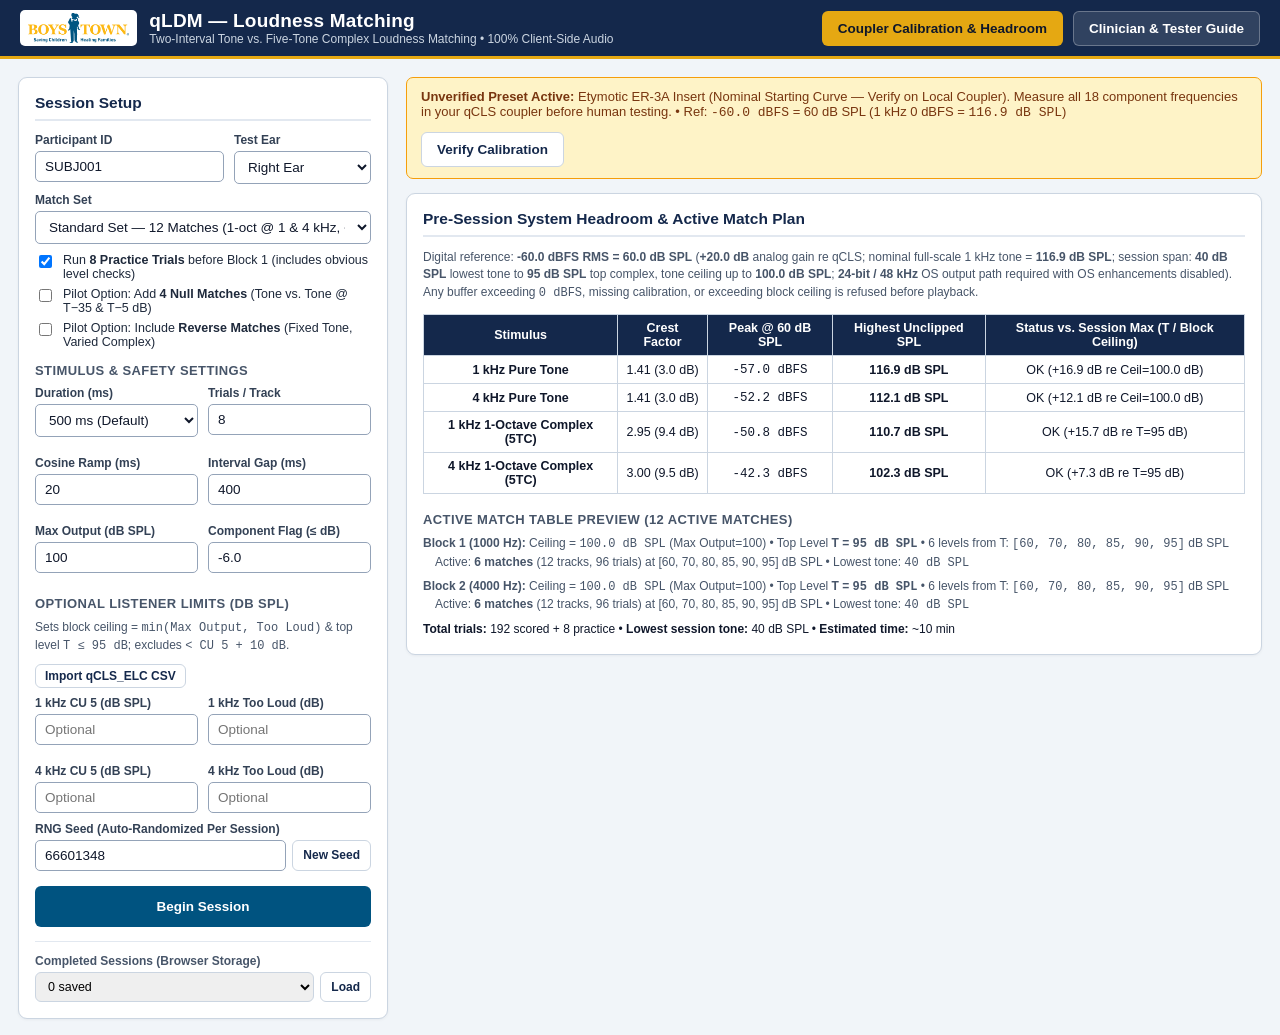
==== commit 7e9bc57c: "Add post-session hardware gain restore warning and ?v=1.2.0 cache busting" ====
--- a/index.html
+++ b/index.html
@@ -4,7 +4,7 @@
   <meta charset="UTF-8">
   <meta name="viewport" content="width=device-width, initial-scale=1.0">
   <title>qLDM — Two-Interval Loudness Matching</title>
-  <link rel="stylesheet" href="style.css">
+  <link rel="stylesheet" href="style.css?v=1.2.0">
 </head>
 <body>
   <header class="topbar">
@@ -17,7 +17,7 @@
     </div>
     <div class="topbar-actions">
       <button type="button" id="open-cal-btn" class="btn btn-gold">Coupler Calibration &amp; Headroom</button>
-      <a href="guide.html" target="_blank" rel="noopener" class="btn btn-ghost-light">Clinician &amp; Tester Guide</a>
+      <a href="guide.html?v=1.2.0" target="_blank" rel="noopener" class="btn btn-ghost-light">Clinician &amp; Tester Guide</a>
     </div>
   </header>
 
@@ -214,6 +214,11 @@
             <button type="button" id="dl-tbt-btn" class="btn btn-primary">Trials (LM_TBT CSV)</button>
             <button type="button" id="dl-ses-btn" class="btn btn-outline">Session (LM_SES JSON)</button>
           </div>
+        </div>
+
+        <!-- Post-session hardware gain restore reminder -->
+        <div id="gain-restore-banner" class="banner banner-warn" style="margin-bottom:10px;">
+          <div id="gain-restore-text"></div>
         </div>
 
         <!-- Component-listening alert banner -->
@@ -310,6 +315,7 @@
       <p class="muted-note">
         Progress is saved automatically after every trial. You can resume where you left off, restart from Trial 1 keeping all current settings, or return to Setup.
       </p>
+      <div id="pause-gain-restore-note" class="banner banner-warn" style="margin:8px 0 10px; font-size:12.5px;"></div>
       <div class="modal-actions">
         <button type="button" id="pause-return-btn" class="btn btn-outline">Return to Setup</button>
         <button type="button" id="pause-restart-btn" class="btn btn-gold">Restart Session (Keep Settings)</button>
@@ -418,7 +424,7 @@
     </div>
   </div>
 
-  <script src="qldm_core.js"></script>
-  <script src="app.js"></script>
+  <script src="qldm_core.js?v=1.2.0"></script>
+  <script src="app.js?v=1.2.0"></script>
 </body>
 </html>
